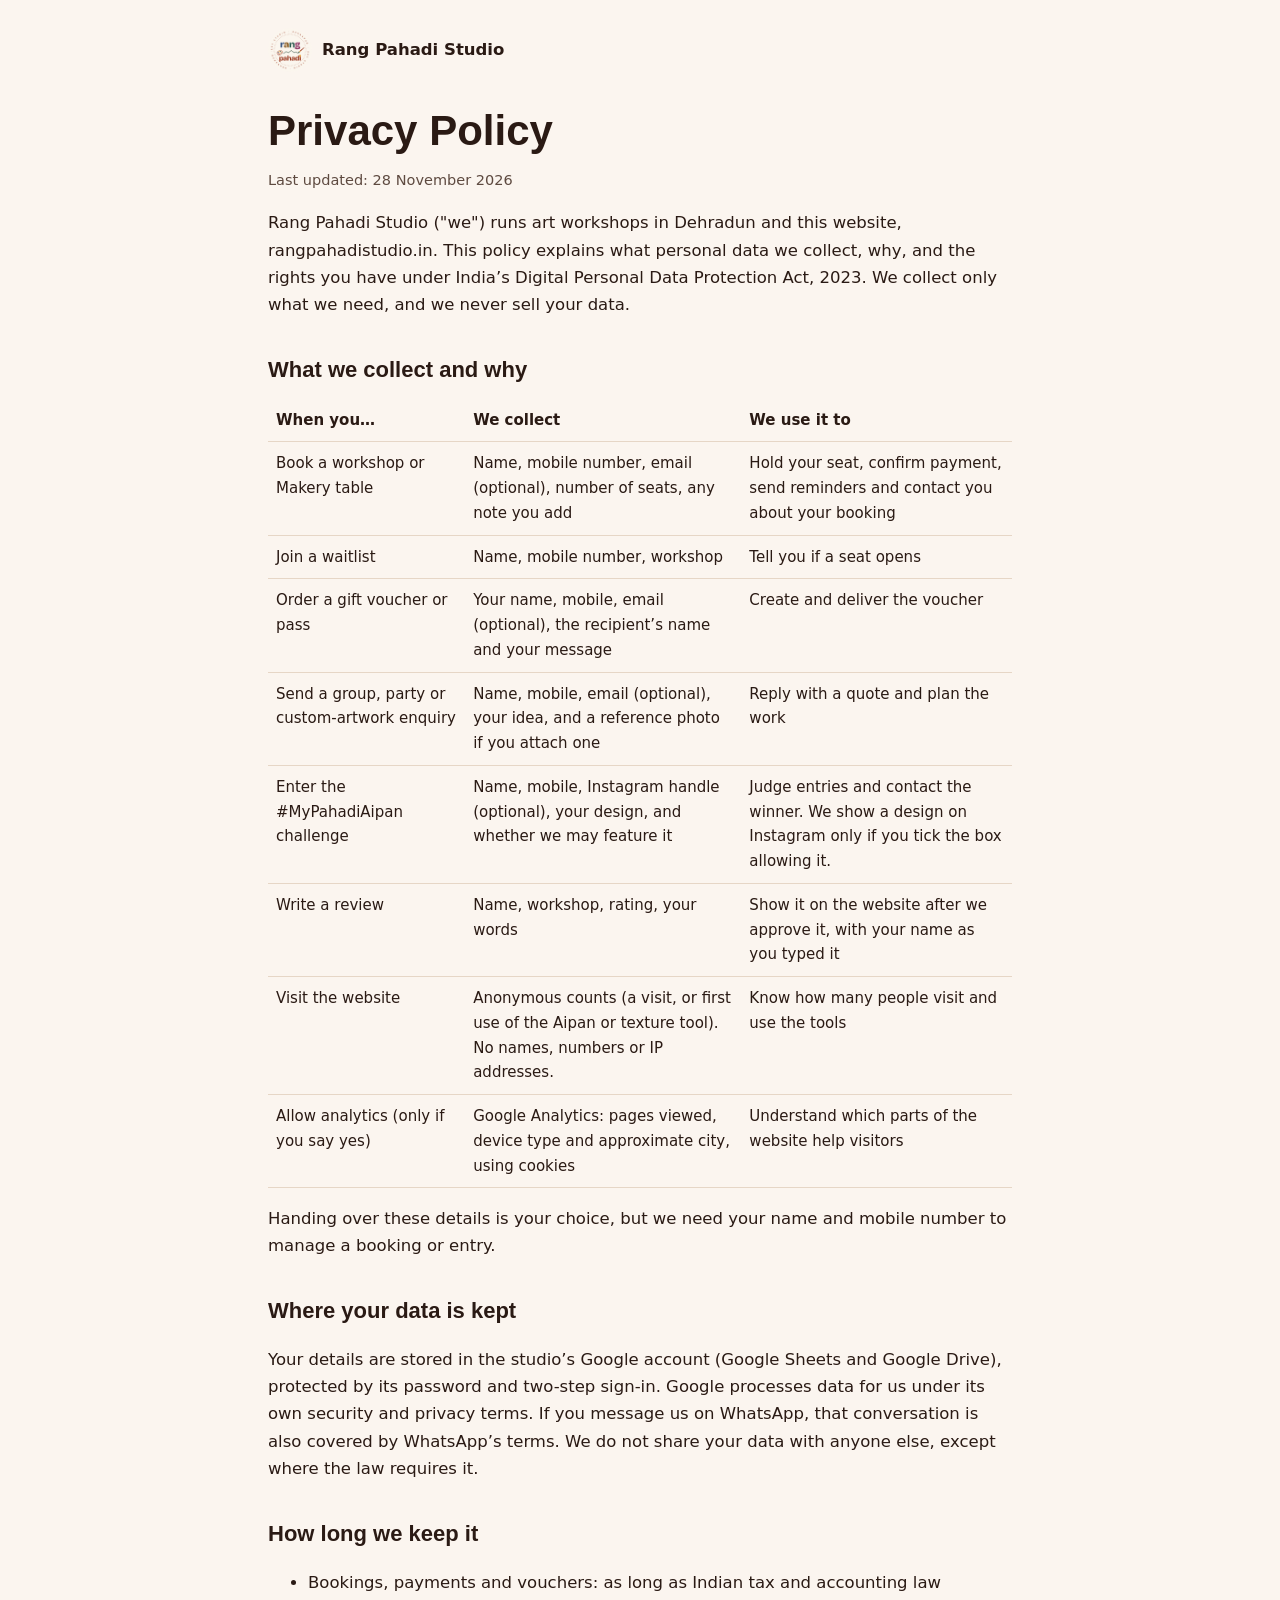
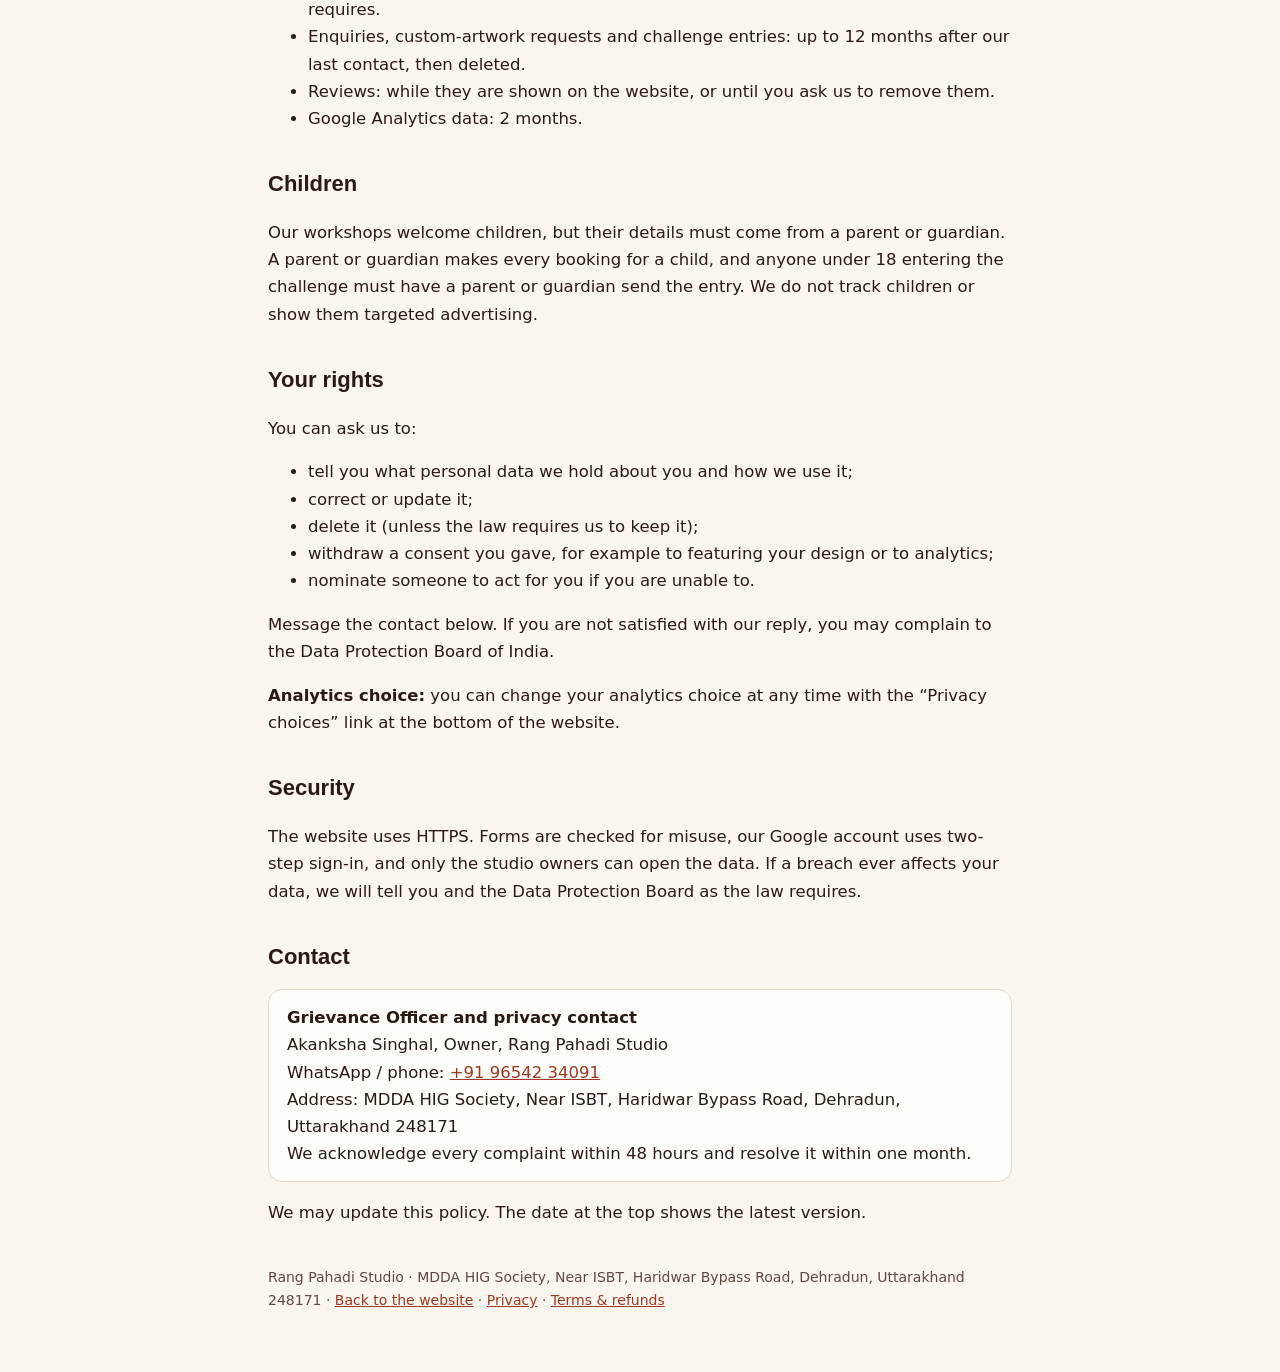
==== privacy.html @ a484c838 "Legal compliance: privacy policy, terms & refunds, grievance officer, analytics consent, form notice" ====
<!doctype html>
<html lang="en"><head><meta charset="utf-8"><meta name="viewport" content="width=device-width, initial-scale=1">
<meta http-equiv="Content-Security-Policy" content="default-src 'self'; script-src 'self' 'unsafe-inline' https://www.googletagmanager.com; style-src 'self' 'unsafe-inline' https://fonts.googleapis.com; font-src 'self' data: https://fonts.gstatic.com; img-src 'self' data: blob: https:; connect-src 'self' https://script.google.com https://script.googleusercontent.com https://*.google-analytics.com https://*.analytics.google.com https://www.googletagmanager.com https://*.doubleclick.net; frame-src https://www.google.com https://maps.google.com; worker-src 'self'; manifest-src 'self'; object-src 'none'; base-uri 'self'; form-action 'self'; upgrade-insecure-requests">
<meta name="referrer" content="strict-origin-when-cross-origin">
<title>Privacy Policy · Rang Pahadi Studio</title><meta name="description" content="How Rang Pahadi Studio collects, uses and protects your personal data.">
<link rel="icon" type="image/png" href="favicon-64.png"><link rel="canonical" href="https://rangpahadistudio.in/privacy.html">
<link href="https://fonts.googleapis.com/css2?family=Bricolage+Grotesque:opsz,wght@12..96,700;12..96,800&family=Hanken+Grotesk:wght@400;500;700&display=swap" rel="stylesheet">
<style>
:root{--ink:#2a1a14;--muted:#5e4a40;--geru:#9b3a22;--cream:#fbf5ef;--line:#e6d6c6;--surface:#fffdf9}
@media (prefers-color-scheme:dark){:root{--ink:#f3e9e1;--muted:#c9b8ab;--geru:#e07a5c;--cream:#1d1411;--line:#3b2c25;--surface:#261b17}}
*{box-sizing:border-box}body{margin:0;background:var(--cream);color:var(--ink);font:16.5px/1.65 "Hanken Grotesk",system-ui,sans-serif}
.wrap{max-width:780px;margin:0 auto;padding:28px 18px 60px}
header a{display:inline-flex;align-items:center;gap:10px;color:inherit;text-decoration:none;font-weight:700}header img{width:44px;height:44px;border-radius:50%}
h1{font-family:"Bricolage Grotesque",sans-serif;font-size:clamp(30px,6vw,42px);line-height:1.1;margin:28px 0 6px}
h2{font-family:"Bricolage Grotesque",sans-serif;font-size:22px;margin:34px 0 8px}
.meta{color:var(--muted);font-size:14.5px}a{color:var(--geru)}
table{width:100%;border-collapse:collapse;margin:10px 0;font-size:15px}th,td{text-align:left;vertical-align:top;border-bottom:1px solid var(--line);padding:9px 8px}th{font-weight:700}
.box{background:var(--surface);border:1px solid var(--line);border-radius:14px;padding:14px 18px;margin:14px 0}
footer{margin-top:40px;font-size:14px;color:var(--muted)}
</style></head><body><div class="wrap">
<header><a href="./"><img src="logo-192.png" alt=""> Rang Pahadi Studio</a></header>
<h1>Privacy Policy</h1><p class="meta">Last updated: 28 November 2026</p>
<p>Rang Pahadi Studio ("we") runs art workshops in Dehradun and this website, rangpahadistudio.in. This policy explains what personal data we collect, why, and the rights you have under India’s Digital Personal Data Protection Act, 2023. We collect only what we need, and we never sell your data.</p>

<h2>What we collect and why</h2>
<table><tr><th>When you…</th><th>We collect</th><th>We use it to</th></tr>
<tr><td>Book a workshop or Makery table</td><td>Name, mobile number, email (optional), number of seats, any note you add</td><td>Hold your seat, confirm payment, send reminders and contact you about your booking</td></tr>
<tr><td>Join a waitlist</td><td>Name, mobile number, workshop</td><td>Tell you if a seat opens</td></tr>
<tr><td>Order a gift voucher or pass</td><td>Your name, mobile, email (optional), the recipient’s name and your message</td><td>Create and deliver the voucher</td></tr>
<tr><td>Send a group, party or custom-artwork enquiry</td><td>Name, mobile, email (optional), your idea, and a reference photo if you attach one</td><td>Reply with a quote and plan the work</td></tr>
<tr><td>Enter the #MyPahadiAipan challenge</td><td>Name, mobile, Instagram handle (optional), your design, and whether we may feature it</td><td>Judge entries and contact the winner. We show a design on Instagram only if you tick the box allowing it.</td></tr>
<tr><td>Write a review</td><td>Name, workshop, rating, your words</td><td>Show it on the website after we approve it, with your name as you typed it</td></tr>
<tr><td>Visit the website</td><td>Anonymous counts (a visit, or first use of the Aipan or texture tool). No names, numbers or IP addresses.</td><td>Know how many people visit and use the tools</td></tr>
<tr><td>Allow analytics (only if you say yes)</td><td>Google Analytics: pages viewed, device type and approximate city, using cookies</td><td>Understand which parts of the website help visitors</td></tr>
</table>
<p>Handing over these details is your choice, but we need your name and mobile number to manage a booking or entry.</p>

<h2>Where your data is kept</h2>
<p>Your details are stored in the studio’s Google account (Google Sheets and Google Drive), protected by its password and two-step sign-in. Google processes data for us under its own security and privacy terms. If you message us on WhatsApp, that conversation is also covered by WhatsApp’s terms. We do not share your data with anyone else, except where the law requires it.</p>

<h2>How long we keep it</h2>
<ul><li>Bookings, payments and vouchers: as long as Indian tax and accounting law requires.</li>
<li>Enquiries, custom-artwork requests and challenge entries: up to 12 months after our last contact, then deleted.</li>
<li>Reviews: while they are shown on the website, or until you ask us to remove them.</li>
<li>Google Analytics data: 2 months.</li></ul>

<h2>Children</h2>
<p>Our workshops welcome children, but their details must come from a parent or guardian. A parent or guardian makes every booking for a child, and anyone under 18 entering the challenge must have a parent or guardian send the entry. We do not track children or show them targeted advertising.</p>

<h2>Your rights</h2>
<p>You can ask us to:</p>
<ul><li>tell you what personal data we hold about you and how we use it;</li>
<li>correct or update it;</li>
<li>delete it (unless the law requires us to keep it);</li>
<li>withdraw a consent you gave, for example to featuring your design or to analytics;</li>
<li>nominate someone to act for you if you are unable to.</li></ul>
<p>Message the contact below. If you are not satisfied with our reply, you may complain to the Data Protection Board of India.</p>
<p><b>Analytics choice:</b> you can change your analytics choice at any time with the “Privacy choices” link at the bottom of the website.</p>

<h2>Security</h2>
<p>The website uses HTTPS. Forms are checked for misuse, our Google account uses two-step sign-in, and only the studio owners can open the data. If a breach ever affects your data, we will tell you and the Data Protection Board as the law requires.</p>

<h2>Contact</h2>
<div class="box" id="grievance"><b>Grievance Officer and privacy contact</b><br>
Akanksha Singhal, Owner, Rang Pahadi Studio<br>
WhatsApp / phone: <a href="https://wa.me/919654234091">+91 96542 34091</a><br>
Address: MDDA HIG Society, Near ISBT, Haridwar Bypass Road, Dehradun, Uttarakhand 248171<br>
We acknowledge every complaint within 48 hours and resolve it within one month.</div>
<p>We may update this policy. The date at the top shows the latest version.</p>
<footer>Rang Pahadi Studio · MDDA HIG Society, Near ISBT, Haridwar Bypass Road, Dehradun, Uttarakhand 248171 · <a href="./">Back to the website</a> · <a href="privacy.html">Privacy</a> · <a href="terms.html">Terms &amp; refunds</a></footer>
</div></body></html>
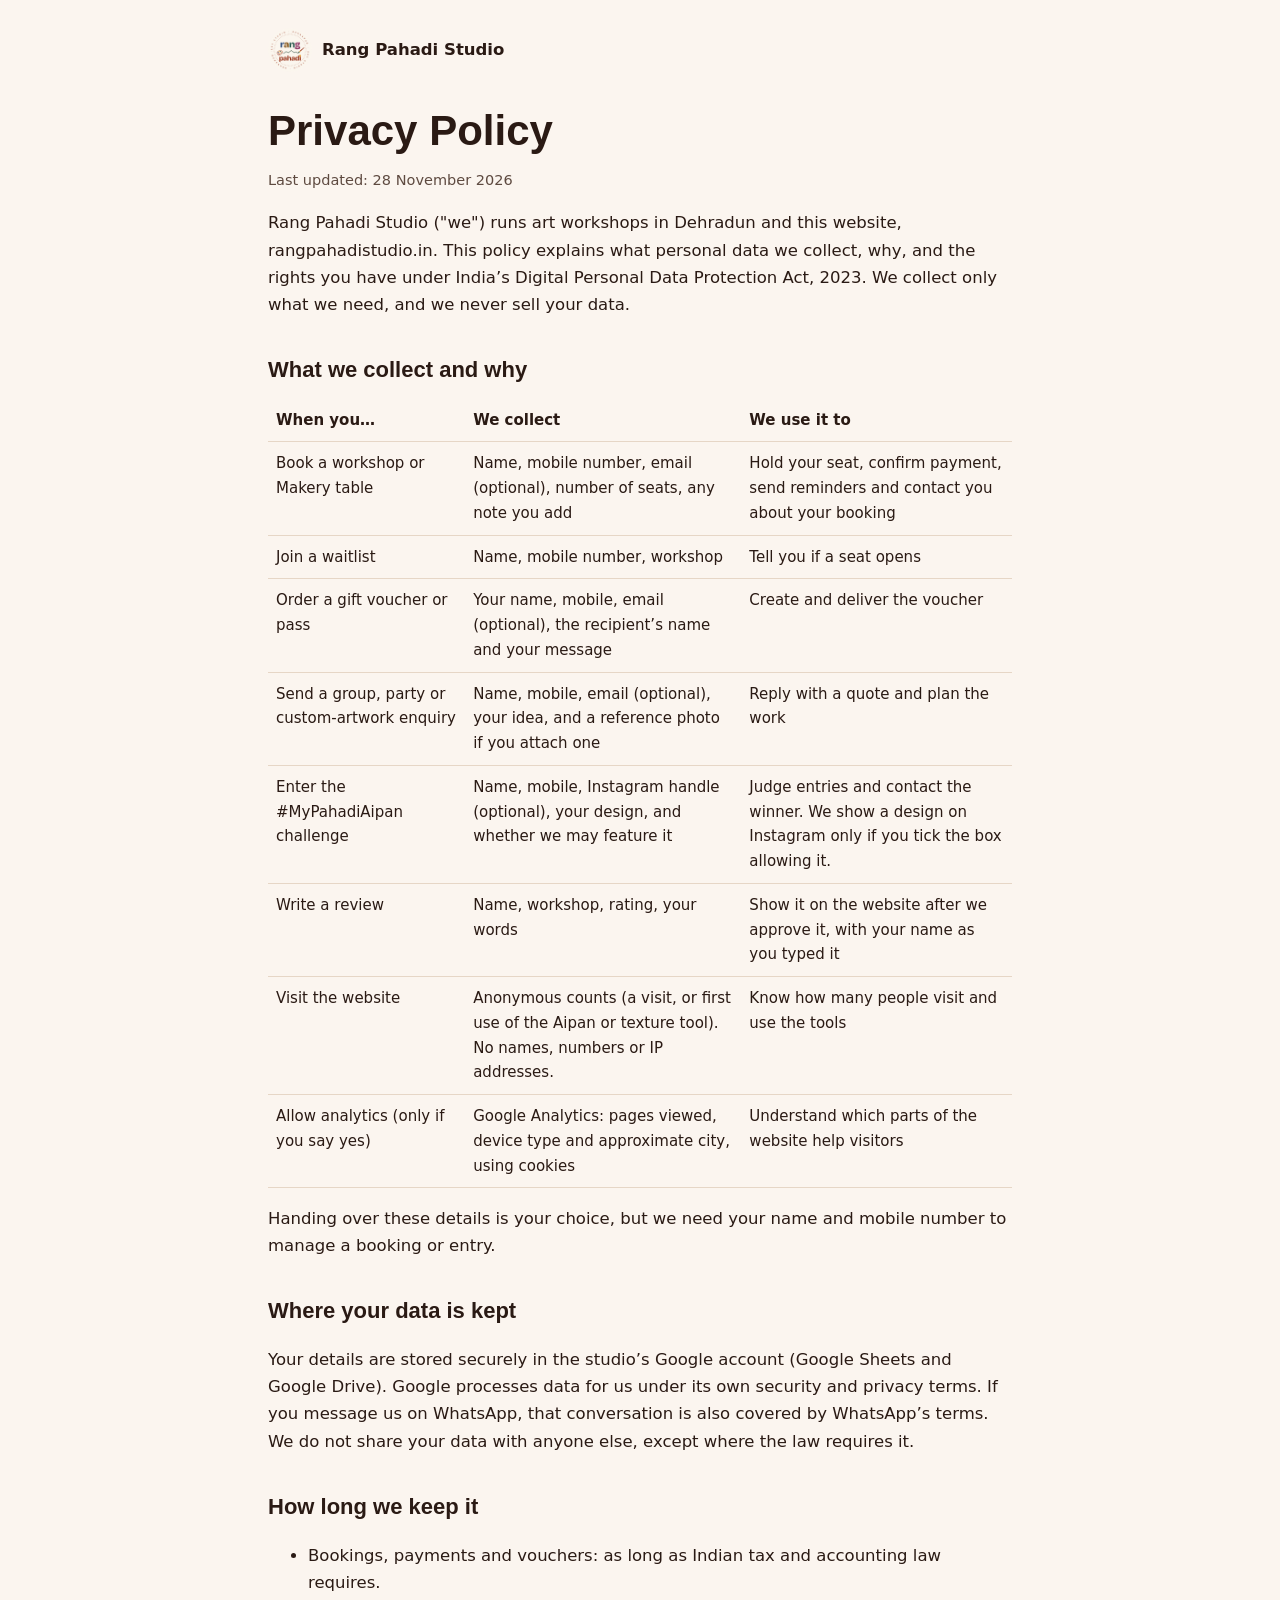
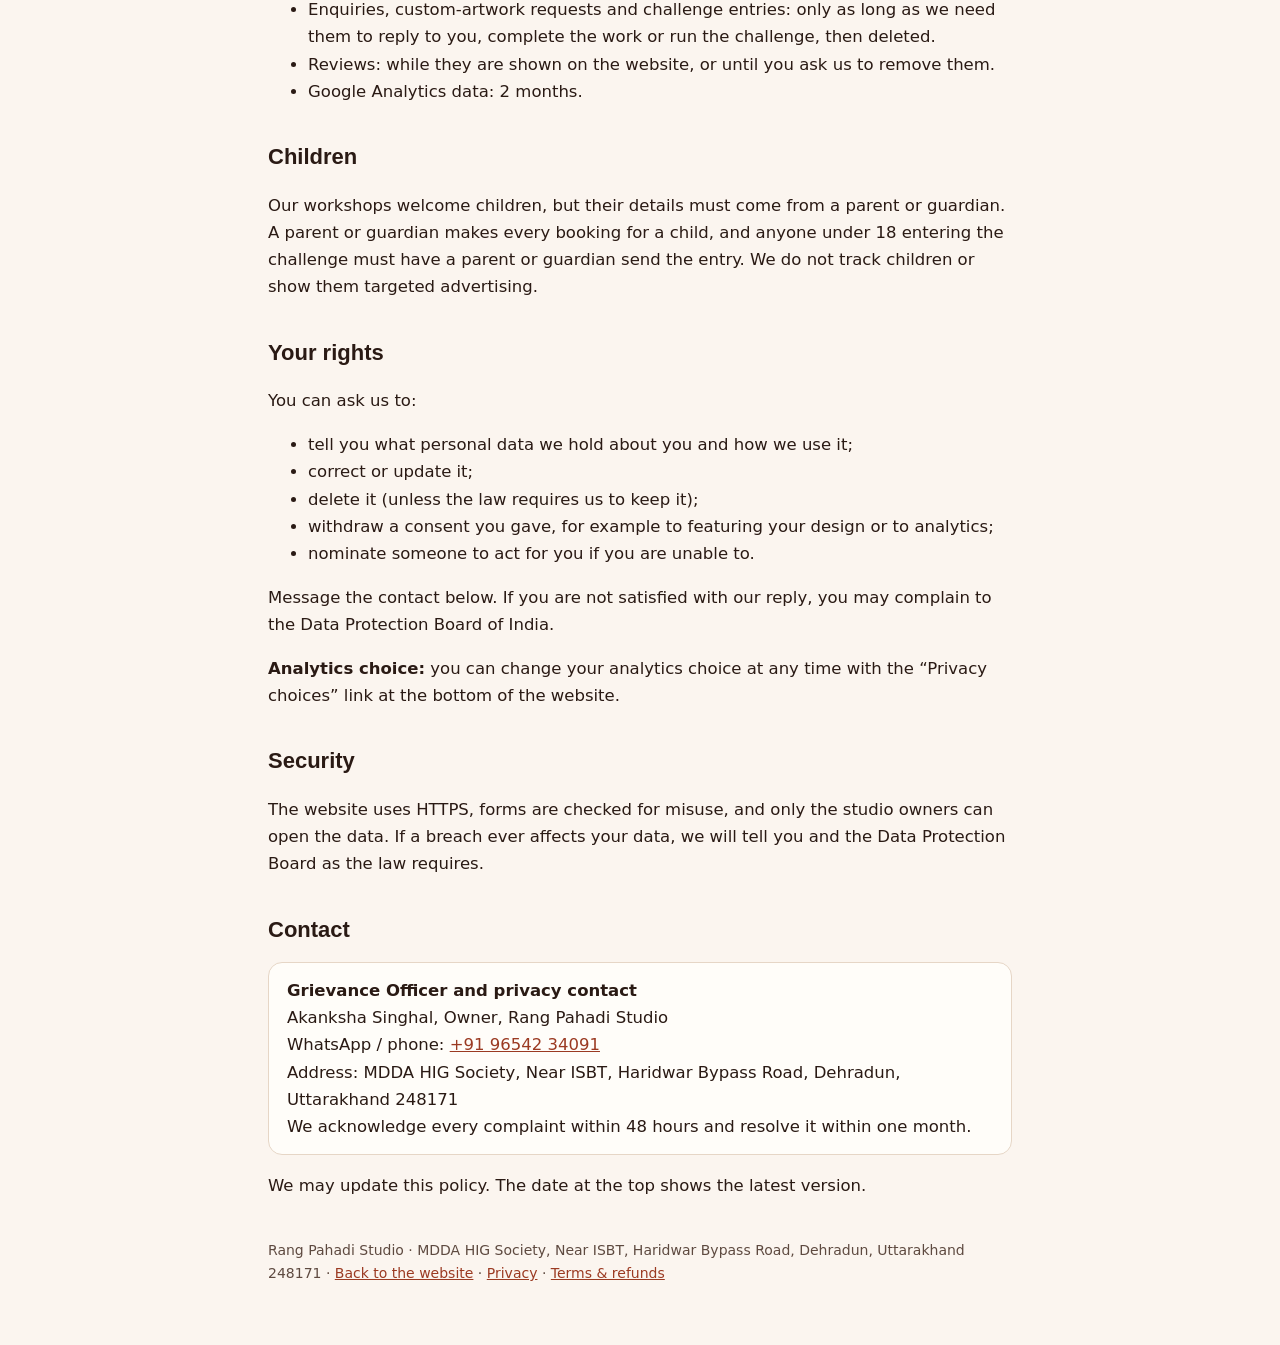
==== commit bb7312c4: "Privacy policy: drop the two-step sign-in and fixed 12-month deletion commitments Co-Authored-By: Cl" ====
--- a/privacy.html
+++ b/privacy.html
@@ -36,11 +36,11 @@
 <p>Handing over these details is your choice, but we need your name and mobile number to manage a booking or entry.</p>
 
 <h2>Where your data is kept</h2>
-<p>Your details are stored in the studio’s Google account (Google Sheets and Google Drive), protected by its password and two-step sign-in. Google processes data for us under its own security and privacy terms. If you message us on WhatsApp, that conversation is also covered by WhatsApp’s terms. We do not share your data with anyone else, except where the law requires it.</p>
+<p>Your details are stored securely in the studio’s Google account (Google Sheets and Google Drive). Google processes data for us under its own security and privacy terms. If you message us on WhatsApp, that conversation is also covered by WhatsApp’s terms. We do not share your data with anyone else, except where the law requires it.</p>
 
 <h2>How long we keep it</h2>
 <ul><li>Bookings, payments and vouchers: as long as Indian tax and accounting law requires.</li>
-<li>Enquiries, custom-artwork requests and challenge entries: up to 12 months after our last contact, then deleted.</li>
+<li>Enquiries, custom-artwork requests and challenge entries: only as long as we need them to reply to you, complete the work or run the challenge, then deleted.</li>
 <li>Reviews: while they are shown on the website, or until you ask us to remove them.</li>
 <li>Google Analytics data: 2 months.</li></ul>
 
@@ -58,7 +58,7 @@
 <p><b>Analytics choice:</b> you can change your analytics choice at any time with the “Privacy choices” link at the bottom of the website.</p>
 
 <h2>Security</h2>
-<p>The website uses HTTPS. Forms are checked for misuse, our Google account uses two-step sign-in, and only the studio owners can open the data. If a breach ever affects your data, we will tell you and the Data Protection Board as the law requires.</p>
+<p>The website uses HTTPS, forms are checked for misuse, and only the studio owners can open the data. If a breach ever affects your data, we will tell you and the Data Protection Board as the law requires.</p>
 
 <h2>Contact</h2>
 <div class="box" id="grievance"><b>Grievance Officer and privacy contact</b><br>
